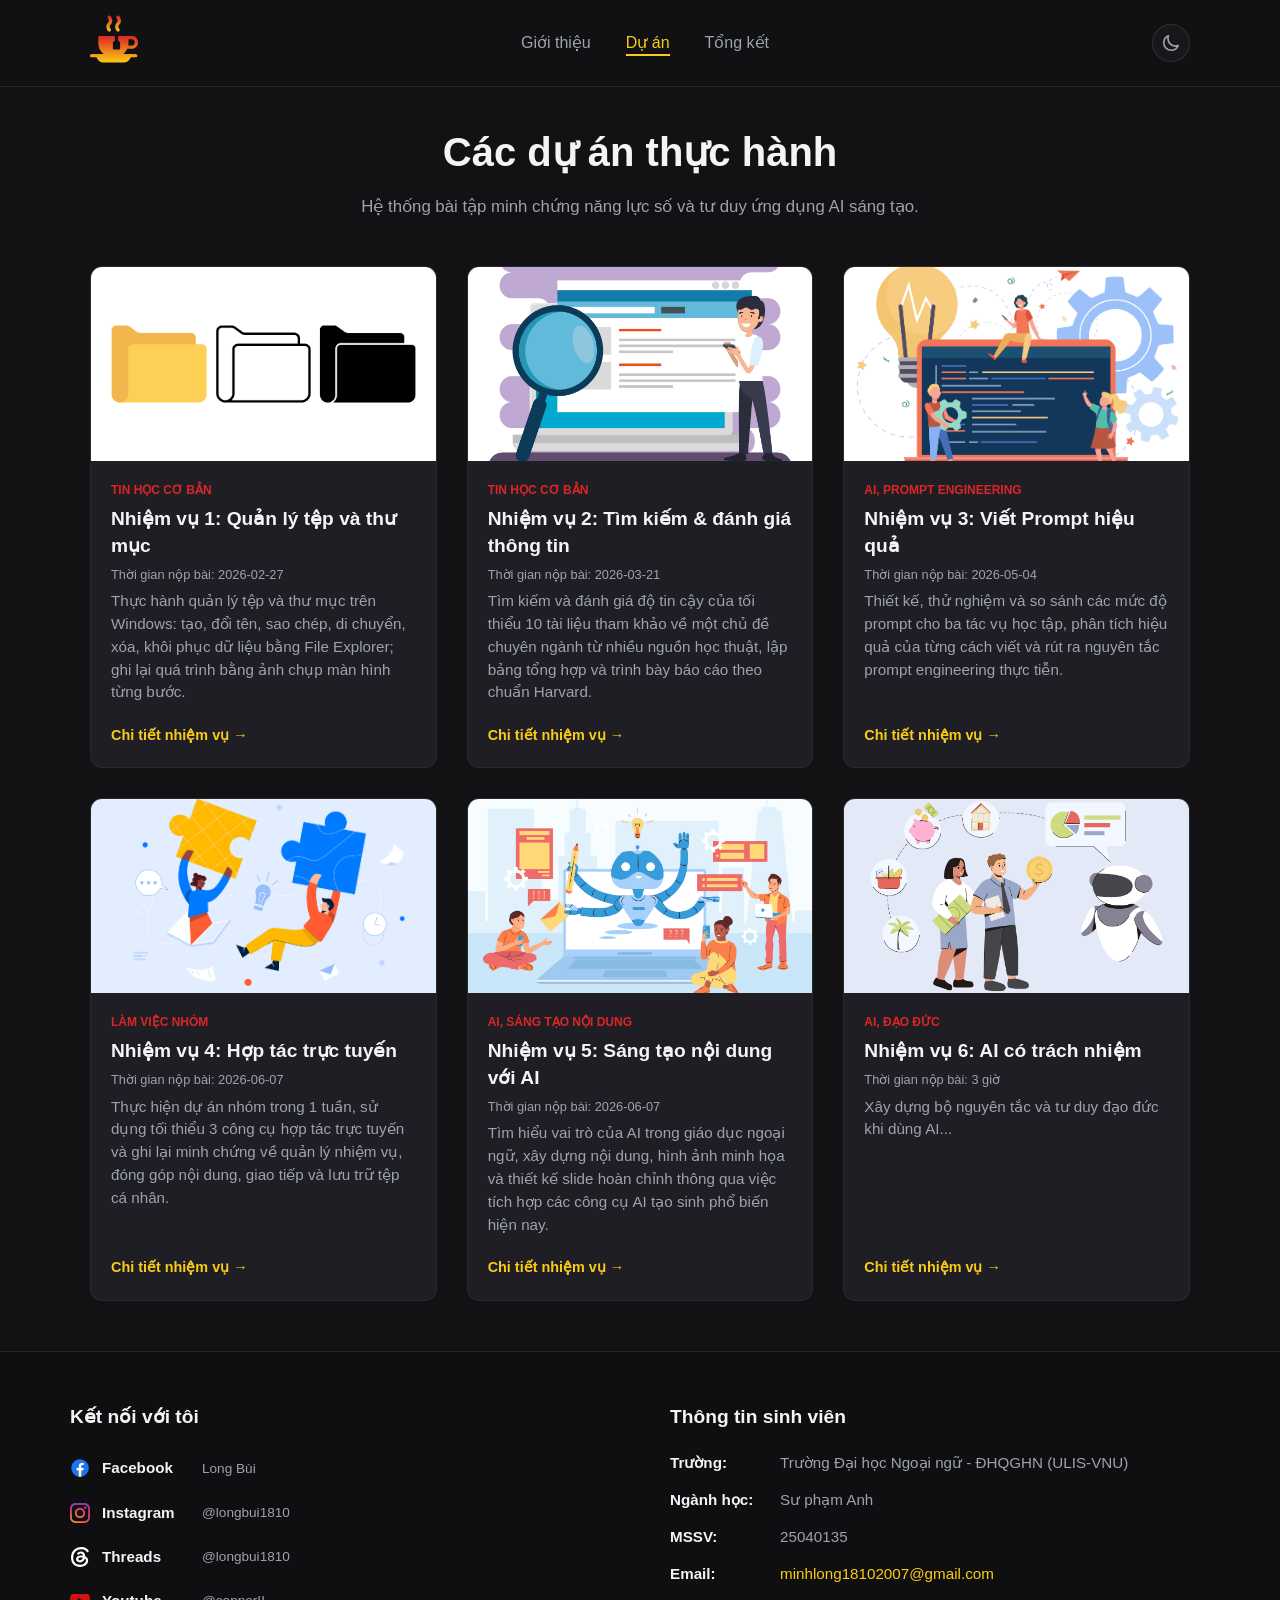
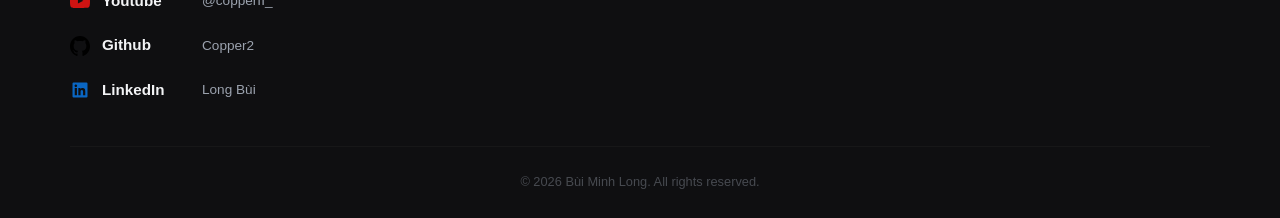
==== pages/projects.html @ e04d92df "Push projects 4 and 5 + Fix" ====
<!doctype html>
<html lang="vi">
	<head>
		<meta charset="UTF-8" />
		<meta name="viewport" content="width=device-width, initial-scale=1.0" />
		<title>Dự án | Bùi Minh Long</title>
		<link rel="stylesheet" href="/css/global.css" />
		<link rel="stylesheet" href="/css/pages/projects.css" />
	</head>
	<body>
		<header>
			<nav class="navbar">
				<a href="/index.html">
					<img
						src="/assets/logo/teacup.svg"
						alt="logo"
						class="logo"
					/>
				</a>

				<ul class="nav-links">
					<li><a href="/index.html">Giới thiệu</a></li>
					<li><a href="#" class="active">Dự án</a></li>
					<li><a href="/pages/summary.html">Tổng kết</a></li>
				</ul>

				<div class="nav-toggles">
					<button
						class="toggle-btn theme-toggle"
						id="theme-toggle-btn"
						aria-label="Toggle Dark/Light Mode"
					>
						<img
							src="#"
							alt="Theme Icon"
							class="icon"
							id="theme-icon-img"
						/>
					</button>
				</div>
			</nav>
		</header>

		<main class="projects-main-section">
			<div class="projects-header-wrapper">
				<h1 class="projects-heading">Các dự án thực hành</h1>
				<p class="projects-subheading">
					Hệ thống bài tập minh chứng năng lực số và tư duy ứng dụng
					AI sáng tạo.
				</p>
			</div>

			<div class="projects-grid" id="projects-container"></div>
		</main>

		<footer class="site-footer">
			<div class="footer-container">
				<div class="footer-left">
					<h3 class="footer-title">Kết nối với tôi</h3>
					<div class="social-grid">
						<a
							href="https://www.facebook.com/longbui1810"
							class="social-item"
							target="_blank"
						>
							<img
								src="/assets/logo/social-media/facebook.svg"
								alt="Facebook"
								class="icon"
							/>
							<span class="social-name">Facebook</span>
							<span class="social-username">Long Bùi</span>
						</a>

						<a
							href="https://www.instagram.com/longbui1810"
							class="social-item"
							target="_blank"
						>
							<img
								src="/assets/logo/social-media/instagram.svg"
								alt="Instagram"
								class="icon"
							/>
							<span class="social-name">Instagram</span>
							<span class="social-username">@longbui1810</span>
						</a>

						<a
							href="https://www.threads.net/@longbui1810"
							class="social-item"
							target="_blank"
						>
							<img
								src="/assets/logo/social-media/threads.svg"
								alt="Threads"
								class="icon"
							/>
							<span class="social-name">Threads</span>
							<span class="social-username">@longbui1810</span>
						</a>

						<a
							href="https://www.youtube.com/@copperII_"
							class="social-item"
							target="_blank"
						>
							<img
								src="/assets/logo/social-media/youtube.svg"
								alt="Youtube"
								class="icon"
							/>
							<span class="social-name">Youtube</span>
							<span class="social-username">@copperII_</span>
						</a>

						<a
							href="https://github.com/Copper2"
							class="social-item"
							target="_blank"
						>
							<img
								src="/assets/logo/social-media/github.svg"
								alt="Github"
								class="icon"
							/>
							<span class="social-name">Github</span>
							<span class="social-username">Copper2</span>
						</a>

						<a
							href="https://www.linkedin.com/in/longbui1810"
							class="social-item"
							target="_blank"
						>
							<img
								src="/assets/logo/social-media/linkedin.svg"
								alt="LinkedIn"
								class="icon"
							/>
							<span class="social-name">LinkedIn</span>
							<span class="social-username">Long Bùi</span>
						</a>
					</div>
				</div>

				<div class="footer-right">
					<h3 class="footer-title">Thông tin sinh viên</h3>
					<ul class="info-list">
						<li class="info-item">
							<span class="info-label">Trường:</span>
							<span class="info-value"
								>Trường Đại học Ngoại ngữ - ĐHQGHN
								(ULIS-VNU)</span
							>
						</li>
						<li class="info-item">
							<span class="info-label">Ngành học:</span>
							<span class="info-value">Sư phạm Anh</span>
						</li>
						<li class="info-item">
							<span class="info-label">MSSV:</span>
							<span class="info-value">25040135</span>
						</li>
						<li class="info-item">
							<span class="info-label">Email:</span>
							<span class="info-value">
								<a
									href="minhlong18102007@gmail.com"
									class="info-email-link"
									>minhlong18102007@gmail.com
								</a>
							</span>
						</li>
					</ul>
				</div>
			</div>

			<div class="footer-bottom">
				<p>&copy; 2026 Bùi Minh Long. All rights reserved.</p>
			</div>
		</footer>
	</body>
	<script src="/js/global.js"></script>
	<script src="/js/projects.js"></script>
</html>
---- css/global.css ----
﻿:root {
	--primary-color: #facc15;
	--accent-color: #dc2626;

	--bg-main: #121214;
	--bg-card: #1e1e24;

	--text-main: #f3f4f6;
	--text-muted: #9ca3af;
	--border-color: rgba(255, 255, 255, 0.1);

	--transition: all 0.3s cubic-bezier(0.4, 0, 0.2, 1);
}

body.light-mode {
	--bg-main: #f9fafb;
	--bg-card: #ffffff;
	--text-main: #1f2937;
	--text-muted: #4b5563;
	--border-color: rgba(0, 0, 0, 0.1);
}

* {
	margin: 0;
	padding: 0;
	box-sizing: border-box;
}

body {
	font-family: "Segoe UI", sans-serif;
	color: var(--text-main);
	line-height: 1.6;
	background-color: var(--bg-main);
	padding-top: 70px;
}

/****************************************** NAV BAR    *************************************************/
header {
	background-color: rgba(18, 18, 20, 0.85);
	backdrop-filter: blur(10px);
	position: fixed;
	top: 0;
	left: 0;
	width: 100%;
	z-index: 1000;
	border-bottom: 1px solid var(--border-color);
}

.navbar {
	max-width: 1140px;
	margin: 0 auto;
	padding: 15px 20px;
	display: flex;
	justify-content: space-between;
	align-items: center;
}

.logo {
	height: 3rem;
	cursor: pointer;
}

.nav-links {
	display: flex;
	gap: 35px;
	list-style: none;
}

.nav-links a {
	color: var(--text-muted);
	text-decoration: none;
	font-weight: 500;
	font-size: 1rem;
	transition: var(--transition);
	position: relative;
	padding: 5px 0;
}

.nav-links a:hover,
.nav-links a.active {
	color: var(--primary-color);
}

.nav-links a::after {
	content: "";
	position: absolute;
	bottom: 0;
	left: 0;
	width: 0;
	height: 2px;
	background-color: var(--primary-color);
	transition: var(--transition);
}

.nav-links a:hover::after,
.nav-links a.active::after {
	width: 100%;
}

.nav-toggles {
	display: flex;
	align-items: center;
	gap: 15px;
}

.toggle-btn {
	background: rgba(255, 255, 255, 0.03);
	border: 1px solid var(--border-color);
	color: var(--text-main);
	padding: 8px 14px;
	border-radius: 20px;
	cursor: pointer;
	font-weight: 600;
	font-size: 0.85rem;
	transition: var(--transition);
	display: flex;
	align-items: center;
	justify-content: center;
	gap: 8px;
}

.toggle-btn:hover {
	background: rgba(255, 255, 255, 0.08);
	border-color: var(--primary-color);
	color: var(--primary-color);
	transform: translateY(-1px);
}

.theme-toggle {
	width: 38px;
	height: 38px;
	padding: 0;
}

.toggle-btn .icon {
	width: 20px;
	height: 20px;
	object-fit: contain;
	display: inline-block;
}

/****************************************** SITE FOOTER *************************************************/
.site-footer {
    background-color: #0f0f11;
    border-top: 1px solid var(--border-color);
    padding: 50px 20px 25px 20px;
    margin-top: auto;
}

.footer-container {
    max-width: 1140px;
    margin: 0 auto;
    display: grid;
    grid-template-columns: 1fr 1fr; /* Chia đôi chính xác 50% - 50% */
    gap: 60px;
    padding-bottom: 40px;
}

.footer-title {
    font-size: 1.2rem;
    font-weight: 700;
    color: var(--text-main);
    margin-bottom: 20px;
}

/* --- KHỐI MẠNG XÃ HỘI (BÊN TRÁI) --- */
.social-grid {
    display: flex;
    flex-direction: column;
    gap: 12px;
}

.social-item {
    display: flex;
    align-items: center;
    text-decoration: none;
    transition: var(--transition);
    padding: 4px 0;
}

.social-item .icon {
    width: 20px;
    height: 20px;
    object-fit: contain;
    margin-right: 12px;
}

.social-name {
    font-size: 0.95rem;
    font-weight: 600;
    color: var(--text-main);
    width: 100px; /* Giúp cố định hàng cột cho username phía sau */
}

.social-username {
    font-size: 0.85rem;
    color: var(--text-muted);
}

.social-item:hover {
    transform: translateX(4px);
}

.social-item:hover .social-name {
    color: var(--primary-color);
}

/* --- KHỐI THÔNG TIN CÁ NHÂN (BÊN PHẢI) --- */
.info-list {
    list-style: none;
    padding: 0;
    display: flex;
    flex-direction: column;
    gap: 14px; /* Khoảng cách thông thoáng giữa các dòng thông tin */
}

.info-item {
    display: flex;
    align-items: flex-start; /* Giúp các dòng text dài tự động xuống hàng ngay ngắn */
    line-height: 1.5;
    font-size: 0.95rem;
}

/* Cố định độ rộng tiêu đề phụ (Trường, Ngành, MSSV...) để phần thông tin thẳng hàng */
.info-label {
    font-weight: 600;
    color: var(--text-main);
    width: 110px; 
    flex-shrink: 0; /* Không cho phép nhãn bị bóp méo khi thu nhỏ màn hình */
}

.info-value {
    color: var(--text-muted);
}

/* Thiết kế link email riêng biệt tinh tế */
.info-email-link {
    color: var(--primary-color);
    text-decoration: none;
    transition: var(--transition);
}

.info-email-link:hover {
    text-decoration: underline;
    color: #eab308;
}

/* --- DÒNG BẢN QUYỀN PHÍA DƯỚI --- */
.footer-bottom {
    max-width: 1140px;
    margin: 0 auto;
    padding-top: 25px;
    border-top: 1px solid rgba(255, 255, 255, 0.03);
    text-align: center;
}

.footer-bottom p {
    font-size: 0.8rem;
    color: rgba(156, 163, 175, 0.4);
}

/* Hỗ trợ Responsive khi xem trên điện thoại */
@media (max-width: 768px) {
	.about-container {
		grid-template-columns: 1fr;
		text-align: center;
		gap: 40px;
	}
	.about-title {
		font-size: 2.5rem;
	}
	.about-goals {
		text-align: left;
	}
	.about-buttons {
		justify-content: center;
	}
	.footer-container {
        grid-template-columns: 1fr; /* Trở về 1 cột dọc xếp chồng trên giao diện Mobile */
        gap: 40px;
    }
}


/************************************ LIGHT MODE *************************************/
body.light-mode .toggle-btn {
    background: rgba(0, 0, 0, 0.02);
}

body.light-mode .toggle-btn:hover {
    background: rgba(0, 0, 0, 0.05);
}

/************************************
 * Scrollbar
 ************************************/

html {
	scrollbar-color: var(--primary-color) var(--bg-card);
	scrollbar-width: thin;
}

/* Chrome, Edge, Safari */
::-webkit-scrollbar {
	width: 10px;
}

::-webkit-scrollbar-track {
	background: var(--bg-card);
}

::-webkit-scrollbar-thumb {
	background: var(--primary-color);
	border-radius: 999px;
}

::-webkit-scrollbar-thumb:hover {
	background: #eab308;
}
---- css/pages/projects.css ----
.projects-main-section {
    max-width: 1140px;
    margin: 0 auto;
    padding: 50px 20px;
}

.projects-header-wrapper {
    text-align: center;
    margin-bottom: 45px;
}

.projects-heading {
    font-size: 2.5rem;
    font-weight: 700;
    margin-bottom: 10px;
}

.projects-subheading {
    font-size: 1.05rem;
    color: var(--text-muted);
}

/* 🟢 BỐ CỤC LƯỚI CARD GIỐNG YOUTUBE */
.projects-grid {
    display: grid;
    grid-template-columns: repeat(auto-fill, minmax(320px, 1fr));
    gap: 30px;
}

.project-card {
    background-color: var(--bg-card);
    border-radius: 12px;
    overflow: hidden;
    border: 1px solid rgba(255, 255, 255, 0.05);
    transition: var(--transition);
    display: flex;
    flex-direction: column;
}

.project-card:hover {
    transform: translateY(-4px);
    border-color: var(--primary-color);
    box-shadow: 0 12px 20px rgba(0, 0, 0, 0.3);
}

/* Giữ khung ảnh luôn đạt tỉ lệ chuẩn 16:9 widescreen */
.card-thumbnail {
    position: relative;
    width: 100%;
    padding-top: 56.25%; 
    background-color: rgba(255, 255, 255, 0.01);
}

.thumbnail-img {
    position: absolute;
    top: 0;
    left: 0;
    width: 100%;
    height: 100%;
    object-fit: cover;
}

/* Badge thời lượng góc phải ảnh */

.card-content {
    padding: 20px;
    display: flex;
    flex-direction: column;
    flex-grow: 1;
}

.card-tag {
    font-size: 0.75rem;
    font-weight: 700;
    text-transform: uppercase;
    color: var(--accent-color);
    margin-bottom: 6px;
}

.card-title {
    font-size: 1.2rem;
    font-weight: 700;
    line-height: 1.4;
    margin-bottom: 5px;
}

.card-time {
    font-size: 0.8rem;
    font-weight: 400;
    color: var(--text-muted);
    margin-bottom: 5px;
}

.project-card:hover .card-title {
    color: var(--primary-color);
}

.card-desc {
    font-size: 0.95rem;
    color: var(--text-muted);
    line-height: 1.5;
    margin-bottom: 20px;
    flex-grow: 1; /* Đẩy link xem chi tiết luôn nằm sát đáy card */
}

.card-link-btn {
    align-self: flex-start;
    color: var(--primary-color);
    text-decoration: none;
    font-weight: 600;
    font-size: 0.9rem;
    transition: var(--transition);
}

.card-link-btn:hover {
    transform: translateX(4px);
}

.error-msg {
    color: var(--accent-color);
    text-align: center;
    font-grid: 1.1rem;
    grid-column: 1 / -1;
}
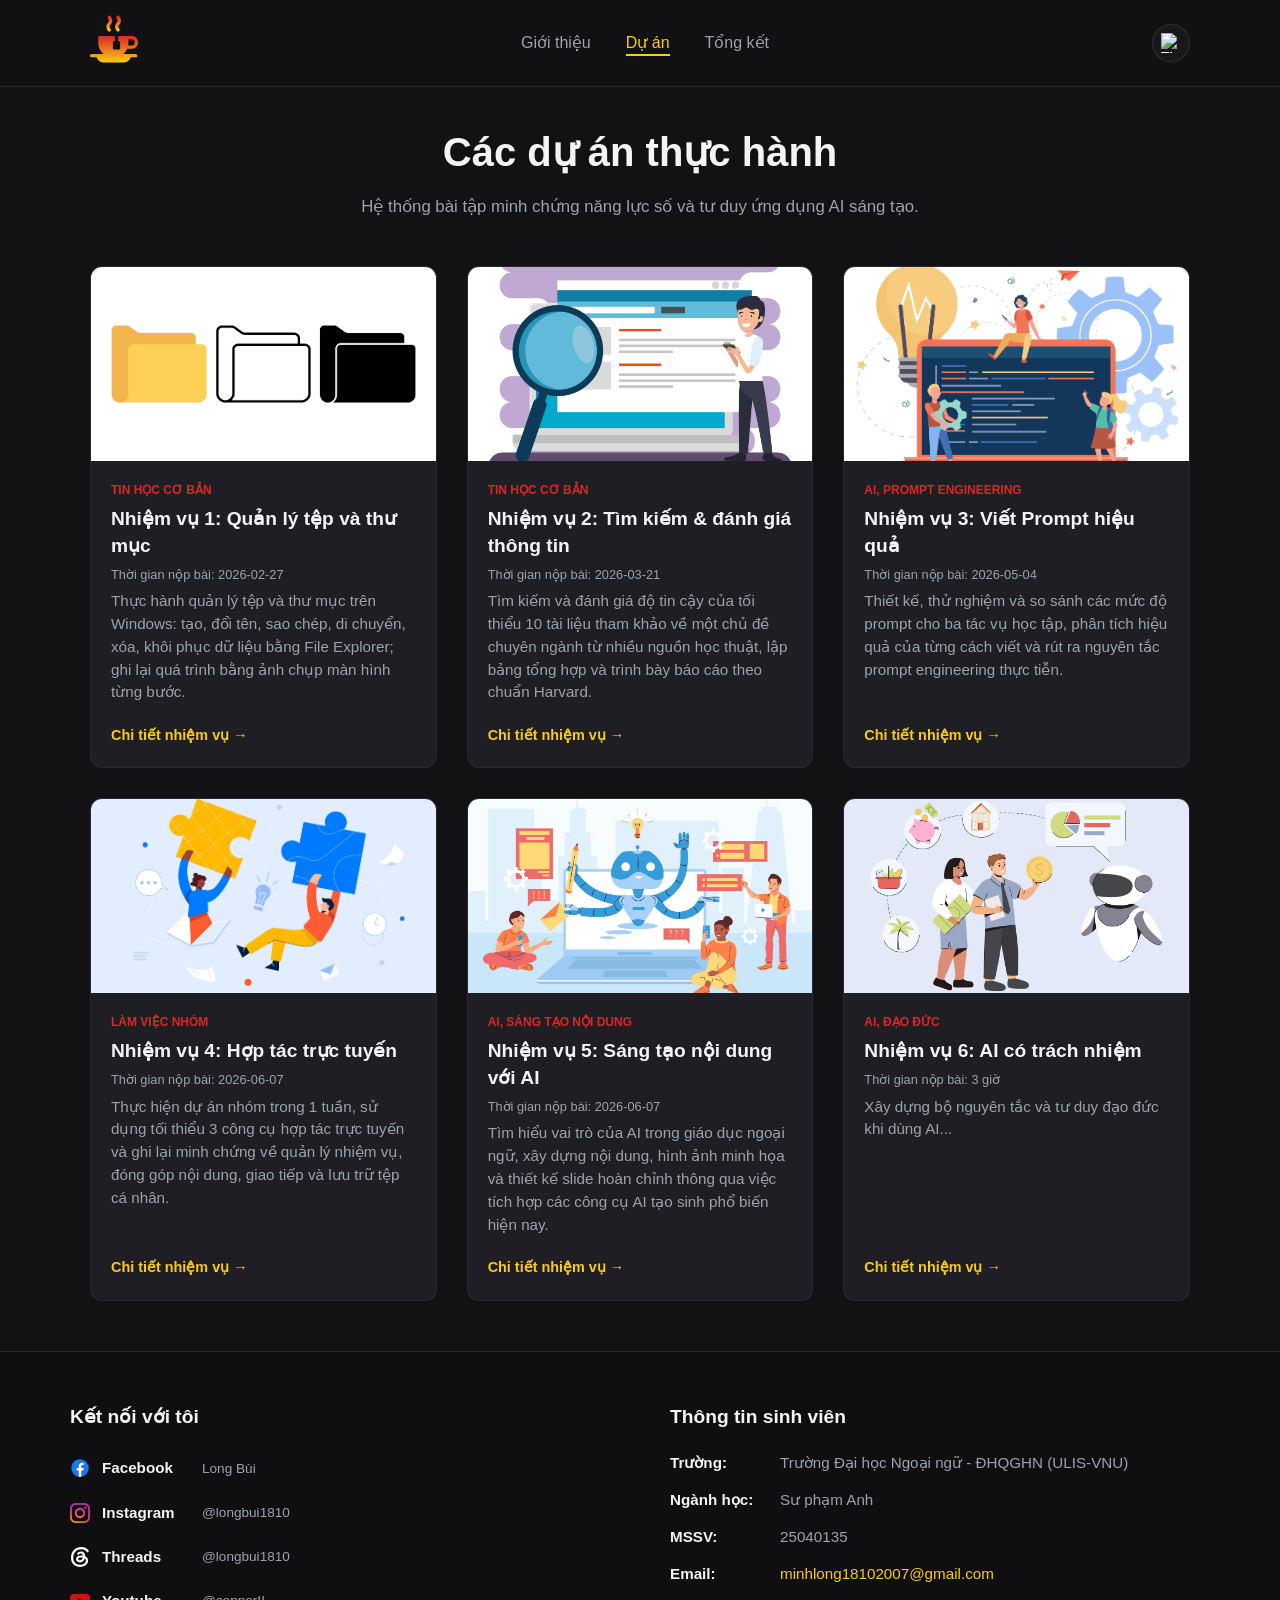
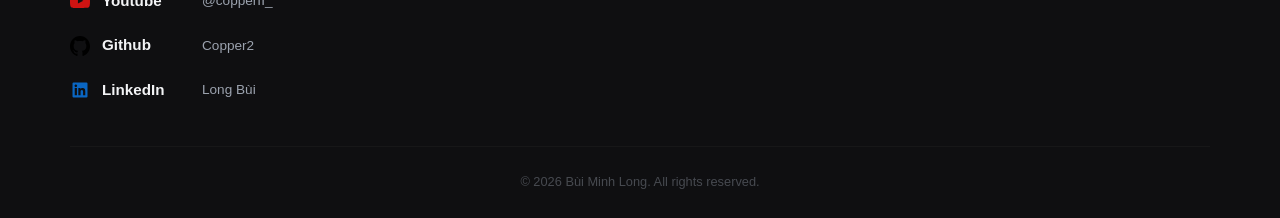
==== commit ea097982: "Attempt 3" ====
--- a/pages/projects.html
+++ b/pages/projects.html
@@ -3,25 +3,25 @@
 	<head>
 		<meta charset="UTF-8" />
 		<meta name="viewport" content="width=device-width, initial-scale=1.0" />
-		<title>Dự án | Bùi Minh Long</title>
-		<link rel="stylesheet" href="/css/global.css" />
-		<link rel="stylesheet" href="/css/pages/projects.css" />
+		<title>Portfolio | Bài tập</title>
+		<link rel="stylesheet" href="../css/global.css" />
+		<link rel="stylesheet" href="../css/pages/projects.css" />
 	</head>
 	<body>
 		<header>
 			<nav class="navbar">
-				<a href="/index.html">
+				<a href="../index.html">
 					<img
-						src="/assets/logo/teacup.svg"
+						src="../assets/logo/teacup.svg"
 						alt="logo"
 						class="logo"
 					/>
 				</a>
 
 				<ul class="nav-links">
-					<li><a href="/index.html">Giới thiệu</a></li>
+					<li><a href="../index.html">Giới thiệu</a></li>
 					<li><a href="#" class="active">Dự án</a></li>
-					<li><a href="/pages/summary.html">Tổng kết</a></li>
+					<li><a href="../pages/summary.html">Tổng kết</a></li>
 				</ul>
 
 				<div class="nav-toggles">
@@ -64,7 +64,7 @@
 							target="_blank"
 						>
 							<img
-								src="/assets/logo/social-media/facebook.svg"
+								src="../assets/logo/social-media/facebook.svg"
 								alt="Facebook"
 								class="icon"
 							/>
@@ -78,7 +78,7 @@
 							target="_blank"
 						>
 							<img
-								src="/assets/logo/social-media/instagram.svg"
+								src="../assets/logo/social-media/instagram.svg"
 								alt="Instagram"
 								class="icon"
 							/>
@@ -92,7 +92,7 @@
 							target="_blank"
 						>
 							<img
-								src="/assets/logo/social-media/threads.svg"
+								src="../assets/logo/social-media/threads.svg"
 								alt="Threads"
 								class="icon"
 							/>
@@ -106,7 +106,7 @@
 							target="_blank"
 						>
 							<img
-								src="/assets/logo/social-media/youtube.svg"
+								src="../assets/logo/social-media/youtube.svg"
 								alt="Youtube"
 								class="icon"
 							/>
@@ -120,7 +120,7 @@
 							target="_blank"
 						>
 							<img
-								src="/assets/logo/social-media/github.svg"
+								src="../assets/logo/social-media/github.svg"
 								alt="Github"
 								class="icon"
 							/>
@@ -134,7 +134,7 @@
 							target="_blank"
 						>
 							<img
-								src="/assets/logo/social-media/linkedin.svg"
+								src="../assets/logo/social-media/linkedin.svg"
 								alt="LinkedIn"
 								class="icon"
 							/>
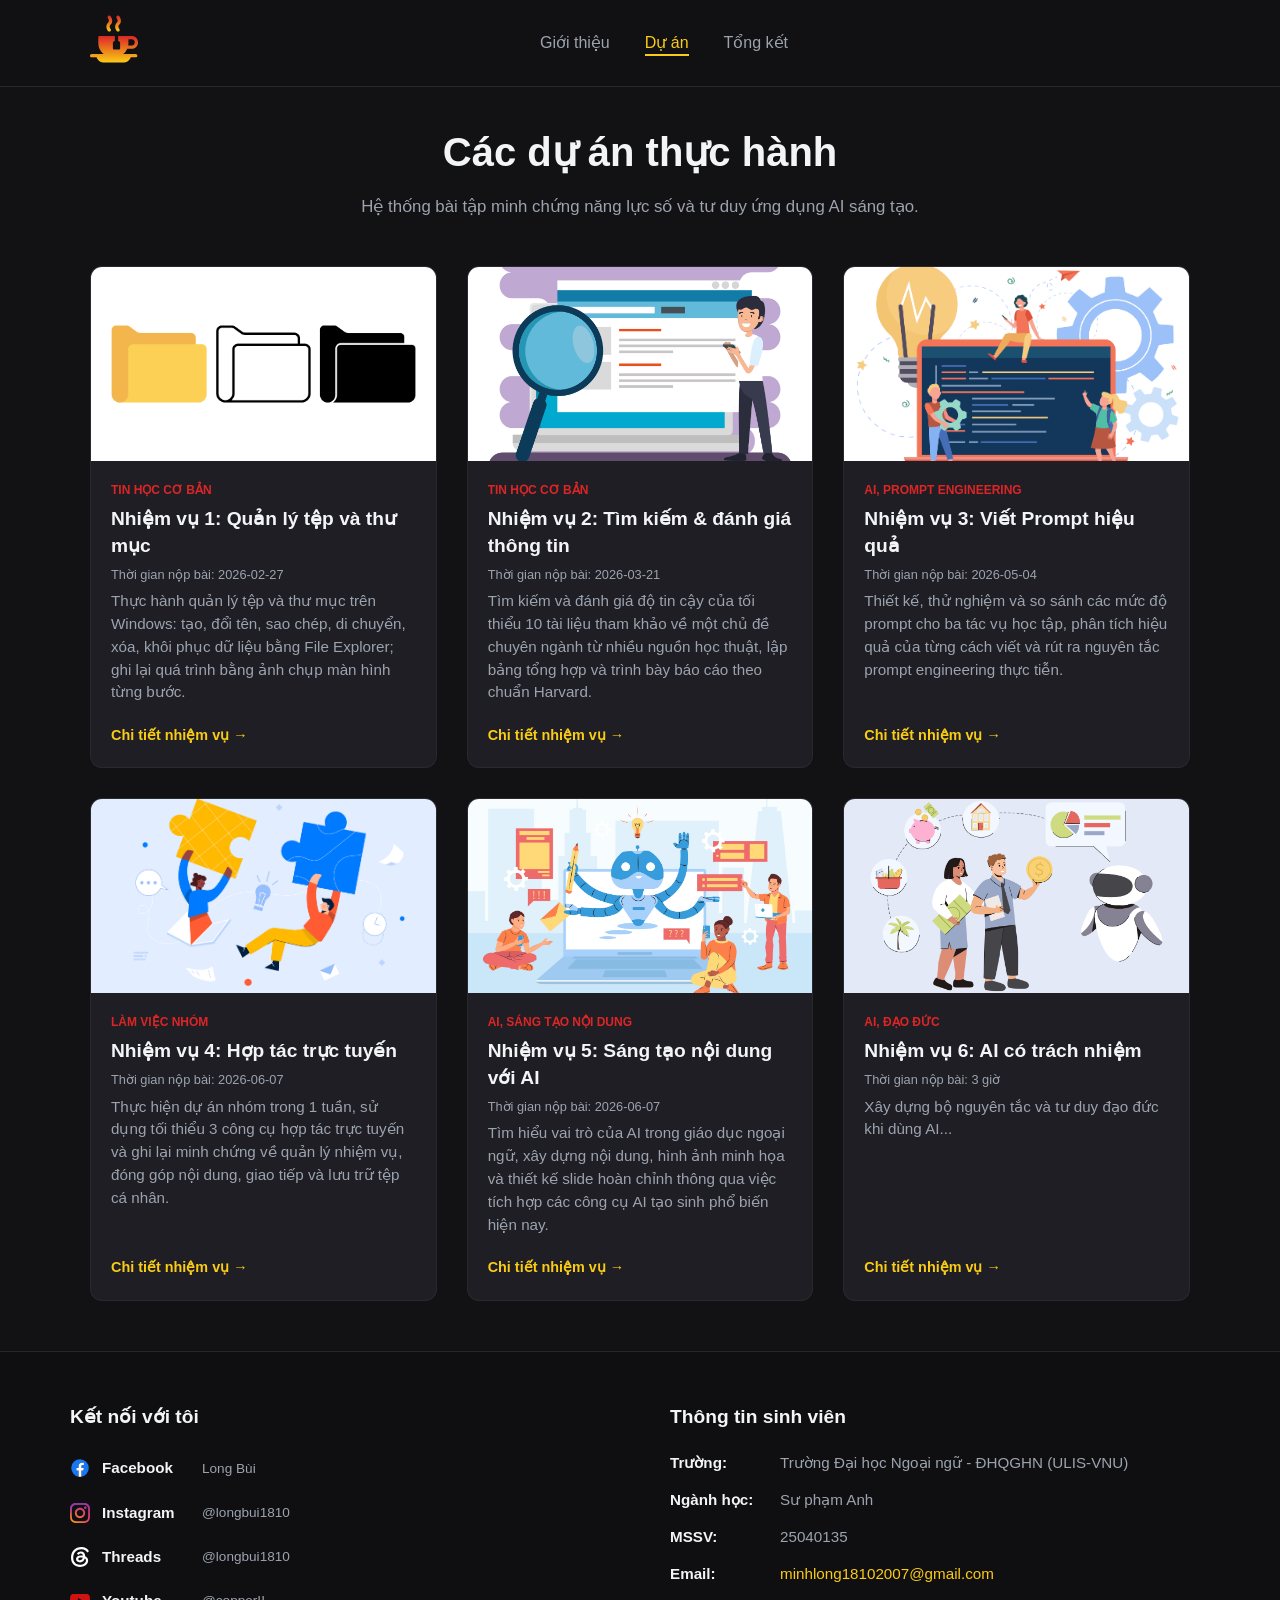
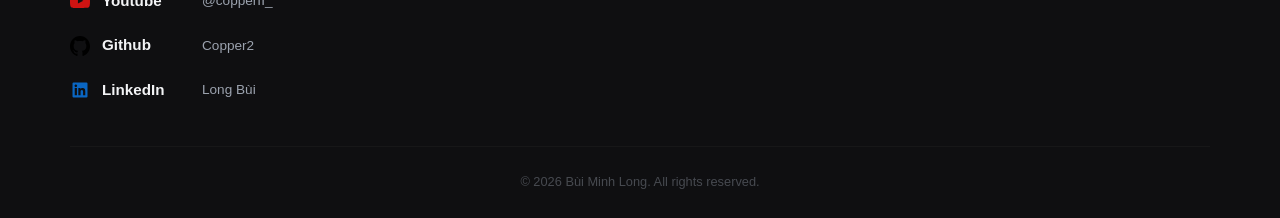
==== commit 65e06f77: "Attempt 5" ====
--- a/pages/projects.html
+++ b/pages/projects.html
@@ -25,7 +25,7 @@
 				</ul>
 
 				<div class="nav-toggles">
-					<button
+					<!-- <button
 						class="toggle-btn theme-toggle"
 						id="theme-toggle-btn"
 						aria-label="Toggle Dark/Light Mode"
@@ -35,8 +35,8 @@
 							alt="Theme Icon"
 							class="icon"
 							id="theme-icon-img"
-						/>
-					</button>
+						/> 
+					</button> -->
 				</div>
 			</nav>
 		</header>
@@ -181,6 +181,6 @@
 			</div>
 		</footer>
 	</body>
-	<script src="/js/global.js"></script>
-	<script src="/js/projects.js"></script>
+	<script src="../js/global.js"></script>
+	<script src="../js/projects.js"></script>
 </html>
